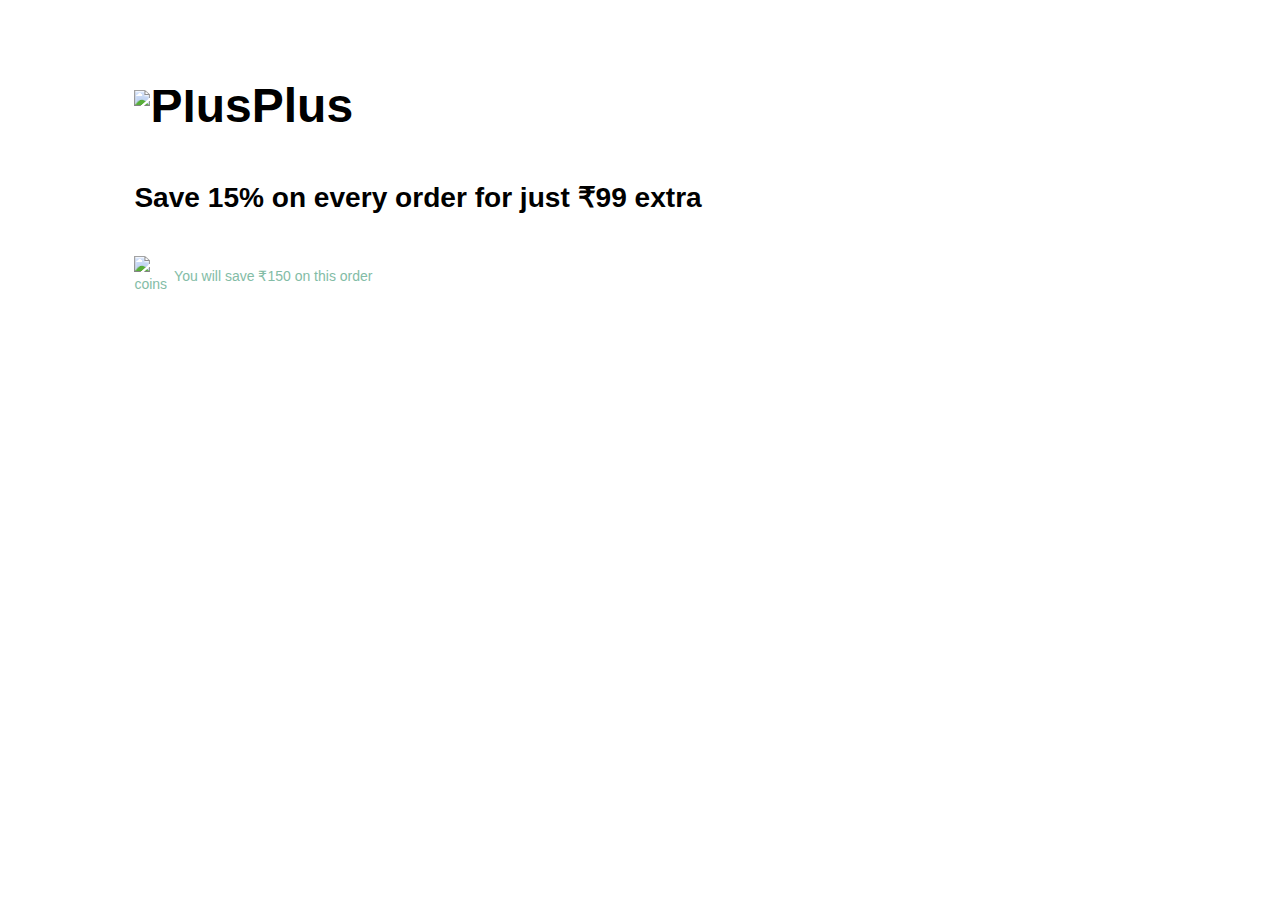
==== Urban Company Project/cart.html @ 38553c0c "day 5 submit" ====
<!DOCTYPE html>
<html lang="en">

<head>
    <meta charset="UTF-8" />
    <meta http-equiv="X-UA-Compatible" content="IE=edge" />
    <meta name="viewport" content="width=device-width, initial-scale=1.0" />
    <title>cart</title>
    <link rel="stylesheet" href="cart.css" />
</head>

<body>
       <!-- first div  -->
    <div id="fst">
        <div>
            <h1><img src="https://www.shutterstock.com/image-illustration/3d-illustration-cartoon-blue-circle-600w-1968384838.jpg"
                    alt="Plus" />Plus</h1>
            <h3>Save 15% on every order for just ₹99 extra</h3>
            <p>
                <img src="https://www.shutterstock.com/image-vector/3d-stack-gold-coins-icon-600w-2184032189.jpg"
                    alt="coins" />You will save
                ₹150 on this order
            </p>
        </div>
    </div>
 <!-- body div  -->
    <div id="body">
        <div>

        </div>
        <div>

        </div>
    </div>
</body>

</html>
<script src="cart.js"></script>
---- Urban Company Project/cart.css ----
*{font-family: Arial, Helvetica, sans-serif;}
  
  #fst {
    background-image: url("https://res.cloudinary.com/urbanclap/image/upload/t_high_res_category/w_380,dpr_1,fl_progressive:steep,q_auto,c_limit/images/growth/customer-subscription/1626412065267-9d72ed.png");
    background-repeat: no-repeat;
    background-position: right center;
    background-position-x: right;
    background-position-y: -200px;
    background-size: 450px;
    display: flex;
    justify-content: space-between;
  }
  #fst img{
    width: 7%;
  }
  #fst > div {
    display: flex;
    flex-direction: column;
    font-size: 24px;
    font-weight: 700;
    line-height: 32px;
    margin-left: 10%;
    margin-top: 50px;
  }
  
  #fst > :first-child > img {
    width: 18%;
    margin-top: 50px;
  }
  #fst > div > :last-child {
    display: flex;
    color: rgb(131, 188, 166);
    font-size: 14px;
    align-items: center;
    font-weight: 400;
    line-height: 24px;
  }
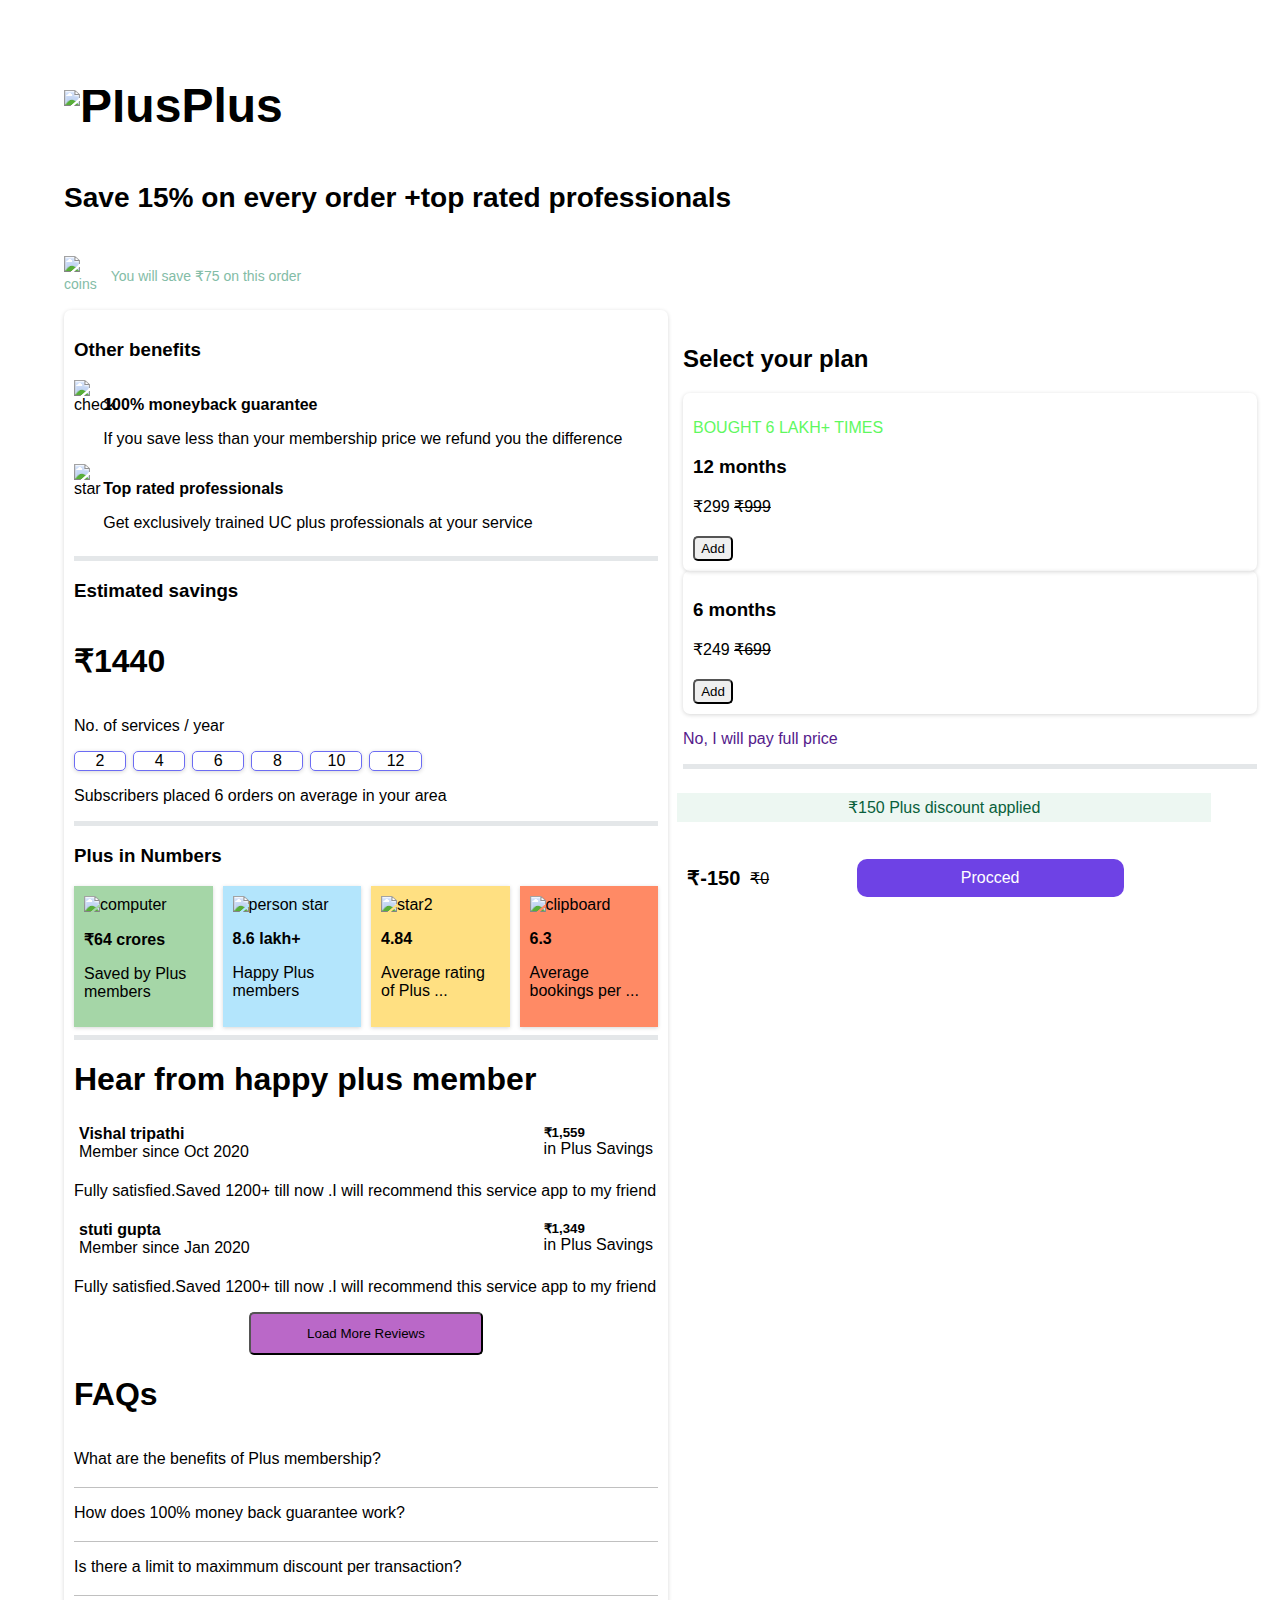
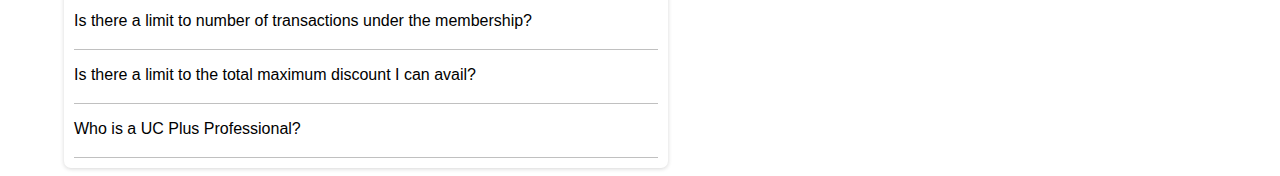
==== commit fed5bd64: "final sub" ====
--- a/Urban Company Project/cart.html
+++ b/Urban Company Project/cart.html
@@ -10,26 +10,234 @@
 </head>
 
 <body>
-       <!-- first div  -->
+    <!-- first div  -->
     <div id="fst">
         <div>
             <h1><img src="https://www.shutterstock.com/image-illustration/3d-illustration-cartoon-blue-circle-600w-1968384838.jpg"
                     alt="Plus" />Plus</h1>
-            <h3>Save 15% on every order for just ₹99 extra</h3>
+            <h3>Save 15% on every order +top rated professionals</h3>
             <p>
                 <img src="https://www.shutterstock.com/image-vector/3d-stack-gold-coins-icon-600w-2184032189.jpg"
                     alt="coins" />You will save
-                ₹150 on this order
+                ₹75 on this order
             </p>
         </div>
     </div>
- <!-- body div  -->
+    <!-- body div  -->
     <div id="body">
-        <div>
-
+        <!-- benefit  -->
+        <div id="benefit">
+            <h3>Other benefits</h3>
+            <div id="benefit1">
+                <div><img
+                        src="https://res.cloudinary.com/urbanclap/image/upload/t_high_res_category/w_48,dpr_1,fl_progressive:steep,q_auto,c_limit/images/growth/customer-subscription/1634028128628-b047e3.png"
+                        alt="check" /></div>
+
+                <div>
+                    <p><b>100% moneyback guarantee</b></p>
+                    <p>
+                        If you save less than your membership price we refund you the
+                        difference
+                    </p>
+                </div>
+            </div>
+
+            <div id="benefit2">
+                <div><img
+                        src="https://www.shutterstock.com/image-vector/three-yellow-stars-glossy-colors-600w-2060743286.jpg"
+                        alt="star" /></div>
+
+                <div>
+                    <p><b>Top rated professionals</b></p>
+                    <p>
+                        Get exclusively trained UC plus professionals at your service
+                    </p>
+                </div>
+            </div>
+            <hr>
+            <div>
+                <h3> Estimated savings </h3>
+                <div id="saving">
+                    <h1>₹1440</h1>
+                    <img src="https://res.cloudinary.com/urbanclap/image/upload/t_high_res_profile,q_auto:low,f_auto/w_48,dpr_1,fl_progressive:steep,q_auto,c_limit/images/growth/customer-subscription/1626076109261-2d8e7b.png"
+                        alt="">
+                </div>
+                <p>No. of services / year</p>
+                <div id="period">
+                    <span>2</span><span>4</span><span>6</span><span>8</span><span>10</span><span>12</span>
+                </div>
+                <p>Subscribers placed 6
+                    orders on average in your area</p>
+            </div>
+            <hr>
+            <h3>Plus in Numbers</h3>
+            <div id="card">
+                <div>
+                    <img src="https://res.cloudinary.com/urbanclap/image/upload/t_high_res_template/w_23,dpr_1,fl_progressive:steep,q_auto,c_limit/images/growth/customer-subscription/1636439415809-5d388a.png"
+                        alt="computer" />
+                    <p><b>₹64 crores</b></p>
+                    <p>Saved by Plus members</p>
+                </div>
+                <div>
+                    <img src="https://res.cloudinary.com/urbanclap/image/upload/t_high_res_template/w_23,dpr_1,fl_progressive:steep,q_auto,c_limit/images/growth/customer-subscription/1632141247283-8d8f28.png"
+                        alt="person star" />
+                    <p><b>8.6 lakh+</b></p>
+                    <p>Happy Plus members</p>
+                </div>
+                <div>
+                    <img src="https://res.cloudinary.com/urbanclap/image/upload/t_high_res_template/w_23,dpr_1,fl_progressive:steep,q_auto,c_limit/images/growth/customer-subscription/1632141246979-dd9c03.png"
+                        alt="star2" />
+                    <p><b>4.84</b></p>
+                    <p>Average rating of Plus ...</p>
+                </div>
+                <div>
+                    <img src="https://res.cloudinary.com/urbanclap/image/upload/t_high_res_template/w_23,dpr_1,fl_progressive:steep,q_auto,c_limit/images/growth/customer-subscription/1636439411103-0f65a2.png"
+                        alt="clipboard" />
+                    <p><b>6.3</b></p>
+                    <p>Average bookings per ...</p>
+                </div>
+            </div>
+            <hr />
+            <!-- plus member  -->
+            <div>
+                <h1> Hear from happy plus member</h1>
+                <div>
+                    <div class="member">
+                        <div>
+                            <img src="https://res.cloudinary.com/urbanclap/image/upload/t_high_res_template/w_48,dpr_1,fl_progressive:steep,q_auto,c_limit/images/growth/customer-subscription/1628519483435-dc165c.jpeg"
+                                alt="">
+                        </div>
+                        <div>
+                            <div>
+                                <h4 style="margin:0;padding:0">Vishal tripathi</h4>
+                                <p style="margin:0;padding:0">Member since Oct 2020</p>
+
+                            </div>
+                            <div>
+
+                                <h5 style="margin:0;padding:0"><img
+                                        src="https://res.cloudinary.com/urbanclap/image/upload/t_high_res_template/w_24,dpr_1,fl_progressive:steep,q_auto,c_limit/images/growth/customer-subscription/1627013270146-a4af8f.png"
+                                        alt="">₹1,559</h5>
+                                <p style="margin:0;padding:0">in Plus Savings</p>
+                            </div>
+                        </div>
+                    </div>
+                    <p>Fully satisfied.Saved 1200+ till now .I will recommend this service app to my friend</p>
+                </div>
+                <div>
+                    <div class="member">
+                        <div>
+                            <img src="https://res.cloudinary.com/urbanclap/image/upload/t_high_res_template/w_48,dpr_1,fl_progressive:steep,q_auto,c_limit/images/growth/customer-subscription/1628519485187-8e7028.jpeg"
+                                alt="">
+                        </div>
+                        <div>
+                            <div>
+                                <h4 style="margin:0;padding:0">stuti gupta</h4>
+                                <p style="margin:0;padding:0">Member since Jan 2020</p>
+
+                            </div>
+                            <div>
+
+                                <h5 style="margin:0;padding:0"><img
+                                        src="https://res.cloudinary.com/urbanclap/image/upload/t_high_res_template/w_24,dpr_1,fl_progressive:steep,q_auto,c_limit/images/growth/customer-subscription/1627013270146-a4af8f.png"
+                                        alt="">₹1,349</h5>
+                                <p style="margin:0;padding:0">in Plus Savings</p>
+                            </div>
+                        </div>
+                    </div>
+                    <p>Fully satisfied.Saved 1200+ till now .I will recommend this service app to my friend</p>
+                </div>
+                <button id="plusMemberBtn">Load More Reviews</button>
+            </div>
+            <!-- faqs portion  -->
+            <div>
+                <h1>FAQs</h1>
+                <div id="faq-question">
+                    <div>
+                        <div id="question1">
+                            <p>What are the benefits of Plus membership?</p>
+                            <p><i class="fa-solid fa-angle-down"></i></p>
+                        </div>
+                        <p id="ans1"></p>
+                    </div>
+                    <div>
+                        <div id="question2">
+                            <p>How does 100% money back guarantee work?</p>
+                            <p><i class="fa-solid fa-angle-down"></i></p>
+                        </div>
+                        <p id="ans2"></p>
+                    </div>
+                    <div>
+                        <div id="question3">
+                            <p>Is there a limit to maximmum discount per transaction?</p>
+                            <p><i class="fa-solid fa-angle-down"></i></p>
+                        </div>
+                        <p id="ans3"></p>
+                    </div>
+                    <div>
+                        <div id="question4">
+                            <p>
+                                Is there a limit to number of transactions under the membership?
+                            </p>
+                            <p><i class="fa-solid fa-angle-down"></i></p>
+                        </div>
+                        <p id="ans4"></p>
+                    </div>
+                    <div>
+                        <div id="question5">
+                            <p>Is there a limit to the total maximum discount I can avail?</p>
+                            <p><i class="fa-solid fa-angle-down"></i></p>
+                        </div>
+                        <p id="ans5"></p>
+                    </div>
+                    <div>
+                        <div id="question6">
+                            <p>Who is a UC Plus Professional?</p>
+                            <p><i class="fa-solid fa-angle-down"></i></p>
+                        </div>
+                        <p id="ans6"></p>
+                    </div>
+                </div>
+            </div>
         </div>
-        <div>
-
+        <!-- plans  -->
+        <div id="plansdiv">
+            <h2>Select your plan</h2>
+            <div class="Plans">
+                <div>
+                    <p style="color: rgb(95, 248, 95);">BOUGHT 6 LAKH+ TIMES</p>
+                    <h3>12 months</h3>
+                    <span>₹299</span>
+                    <span style=" text-decoration: line-through;">₹999</span>
+                </div>
+                <button>Add</button>
+            </div>
+            <div class="Plans">
+                <div>
+                    <h3>6 months</h3>
+                    <span>₹249</span>
+                    <span style=" text-decoration: line-through;">₹699</span>
+                </div>
+                <button>Add</button>
+            </div>
+            <a href="">
+                <p>No, I will pay full price</p>
+            </a>
+            <hr />
+            <div id="cart-product">
+                <!-- append cart data  -->
+
+            </div>
+            <div id="procced">
+                <p>₹150 Plus discount applied</p>
+                <div>
+                    <div>
+                        <p id="total">₹0</p>
+                        <p id="price" style=" text-decoration: line-through;">₹0</p>
+                    </div>
+                    <a href="prePayment.html"><button id="payment">Procced</button></a>
+                </div>
+            </div>
         </div>
     </div>
 </body>
--- a/Urban Company Project/cart.css
+++ b/Urban Company Project/cart.css
@@ -1,6 +1,11 @@
 
-*{font-family: Arial, Helvetica, sans-serif;}
-  
+*{font-family: Arial, Helvetica, sans-serif;
+}
+body{
+  margin-left: 5%;
+ 
+}
+
   #fst {
     background-image: url("https://res.cloudinary.com/urbanclap/image/upload/t_high_res_category/w_380,dpr_1,fl_progressive:steep,q_auto,c_limit/images/growth/customer-subscription/1626412065267-9d72ed.png");
     background-repeat: no-repeat;
@@ -13,6 +18,7 @@
   }
   #fst img{
     width: 7%;
+
   }
   #fst > div {
     display: flex;
@@ -20,7 +26,6 @@
     font-size: 24px;
     font-weight: 700;
     line-height: 32px;
-    margin-left: 10%;
     margin-top: 50px;
   }
   
@@ -36,5 +41,205 @@
     font-weight: 400;
     line-height: 24px;
   }
+  #benefit1,#benefit2{
+    display: flex;
+  }
+  #benefit2 img,#benefit1 img {
+    width: 100%;
+  }
+  #benefit2> div:first-child,#benefit1> div:first-child{
+    width: 5%;
+  }
+  #body{
+    display: grid;
+    grid-template-columns: repeat(2,1fr);
+   
+  }
+  #benefit{
+    box-shadow: rgba(0, 0, 0, 0.16) 0px 1px 4px;
+   padding: 10px;
+    border-radius: 7px;
+  }
+  #saving{
+    display: flex;
+    justify-content: space-between;
+  }
+  #period{
+    display: grid;
+    grid-template-columns: repeat(10,1fr);
+    gap: 7px;
+  }
+  #period span{
+    border-radius: 5px;
+    box-shadow: rgba(0, 0, 0, 0.16) 0px 1px 4px;
+    border: 1px solid rgb(108, 108, 243);
+    text-align: center;
+  }
+  #card{
+    display: grid;
+    grid-template-columns: repeat(4,1fr);
+    gap: 10px;
+  }
+  #card div{
+    box-shadow: rgba(0, 0, 0, 0.16) 0px 1px 4px;
+    padding: 10px;
+  }
+  #card div:nth-child(1){
+    background-color: #A5D6A7;
+  }
+  #card div:nth-child(2){
+    background-color: #B3E5FC;
+  }
+  #card div:nth-child(3){
+    background-color: #FFE082;
+  }
+  #card div:nth-child(4){
+    background-color: #FF8A65;
+  }
+
+  /* faq */
+  #faq-question > div {
+    border-bottom: 1px solid silver;
+  }
+  #question1,#question2,#question3,#question4,#question5,#question6{
+    display: flex;
+    justify-content: space-between;
+    margin-bottom: -10px;
+  }
+  #faq-question > div > :last-child {
+    font-size: 13px;
+  }
+
+  /* plus member  */
+  .member{
+    display: flex;
+  }
+  .member > div:last-child{
+    display: flex;
+    justify-content: space-between;
+    width: 100%;
+    padding: 5px;
+  }
+  #plusMemberBtn{
+    width: 40%;
+    border-radius: 5px;
+    padding: 12px;
+    background-color: #BA68C8;
+    display: block;
+    margin: auto;
+  }
+  /* plans css */
+  .Plans{
+    box-shadow: rgba(0, 0, 0, 0.16) 0px 1px 4px;
+    border-radius: 7px;
+    padding: 10px;
+  }
+  #plansdiv > div{
+    display: grid;
+    grid-template-columns: 1fr;
+    gap: 20px;
   
+  }
+  .Plans button{
+    height: 25px;
+    width: 40px;
+    border-radius: 5px;
+  }
+  #plansdiv{
+    padding: 15px;
+  }
+  hr{
+    border: none;
+    outline: none;
+    height: 5px;
+    background: rgb(228, 231, 233);
+    width: 100%;
+}
+a{
+  text-decoration: none;
+  display: block;
+  margin: auto;
+}
+.seperate{
+  display: flex;
+  box-shadow: rgba(0, 0, 0, 0.16) 0px 1px 4px;
+  padding: 25px;
+ }
+ .seperate > div:first-child{
+  width: 70%;
+  /* border: 2px solid red; */
+ }
+ .seperate > div:last-child{
+  display: grid;
+  grid-template-columns: 1fr;
+  align-items: center;
+  width: 30%;
+  /* border: 2px solid rgb(47, 0, 255); */
+ }
+ .seperate > div:last-child img{
+  width: 100%;
+  border-radius: 7px;
+ }
+ #cart-product{
+  box-shadow: rgba(0, 0, 0, 0.16) 0px 1px 4px;
+  display: grid;
+  grid-template-columns: 1fr;
+  gap: 10px;
+}
+
+/* proceed */
+#procced {
+  width: 93%;
+  float: right;
+  background-color: white;
+  display: flex;
+  flex-shrink: 0;
+  position: sticky;
+  bottom: 0;
+  margin-right: 8%;
+  flex-direction: column;
+}
+#procced > p {
+  background-color: #edf7f2;
+  text-align: center;
+  color: #095f3c;
+  padding: 5px 0;
+}
+#procced > div {
+  display: flex;
+  justify-content: space-between;
+}
+#procced > div > div {
+  display: flex;
+  align-items: center;
+  height: 40px;
+}
+#procced > div > a {
+  width: 50%;
+}
+#payment {
+  background-color: #6e42e5;
+  color: white;
+  border: none;
+  cursor: pointer;
+  width: 100%;
+  padding: 10px 10px;
+  border-radius: 10px;
+  font-size: 16px;
+}
+#total {
+  font-size: 20px;
+  font-weight: 600;
+  margin-right: 10px;
+  margin-left: 10px;
+}
+#sprice {
+  font-size: 16px;
+  text-decoration: line-through;
+}
+html {
+  scroll-behavior: smooth;
+}
+
+ 
  